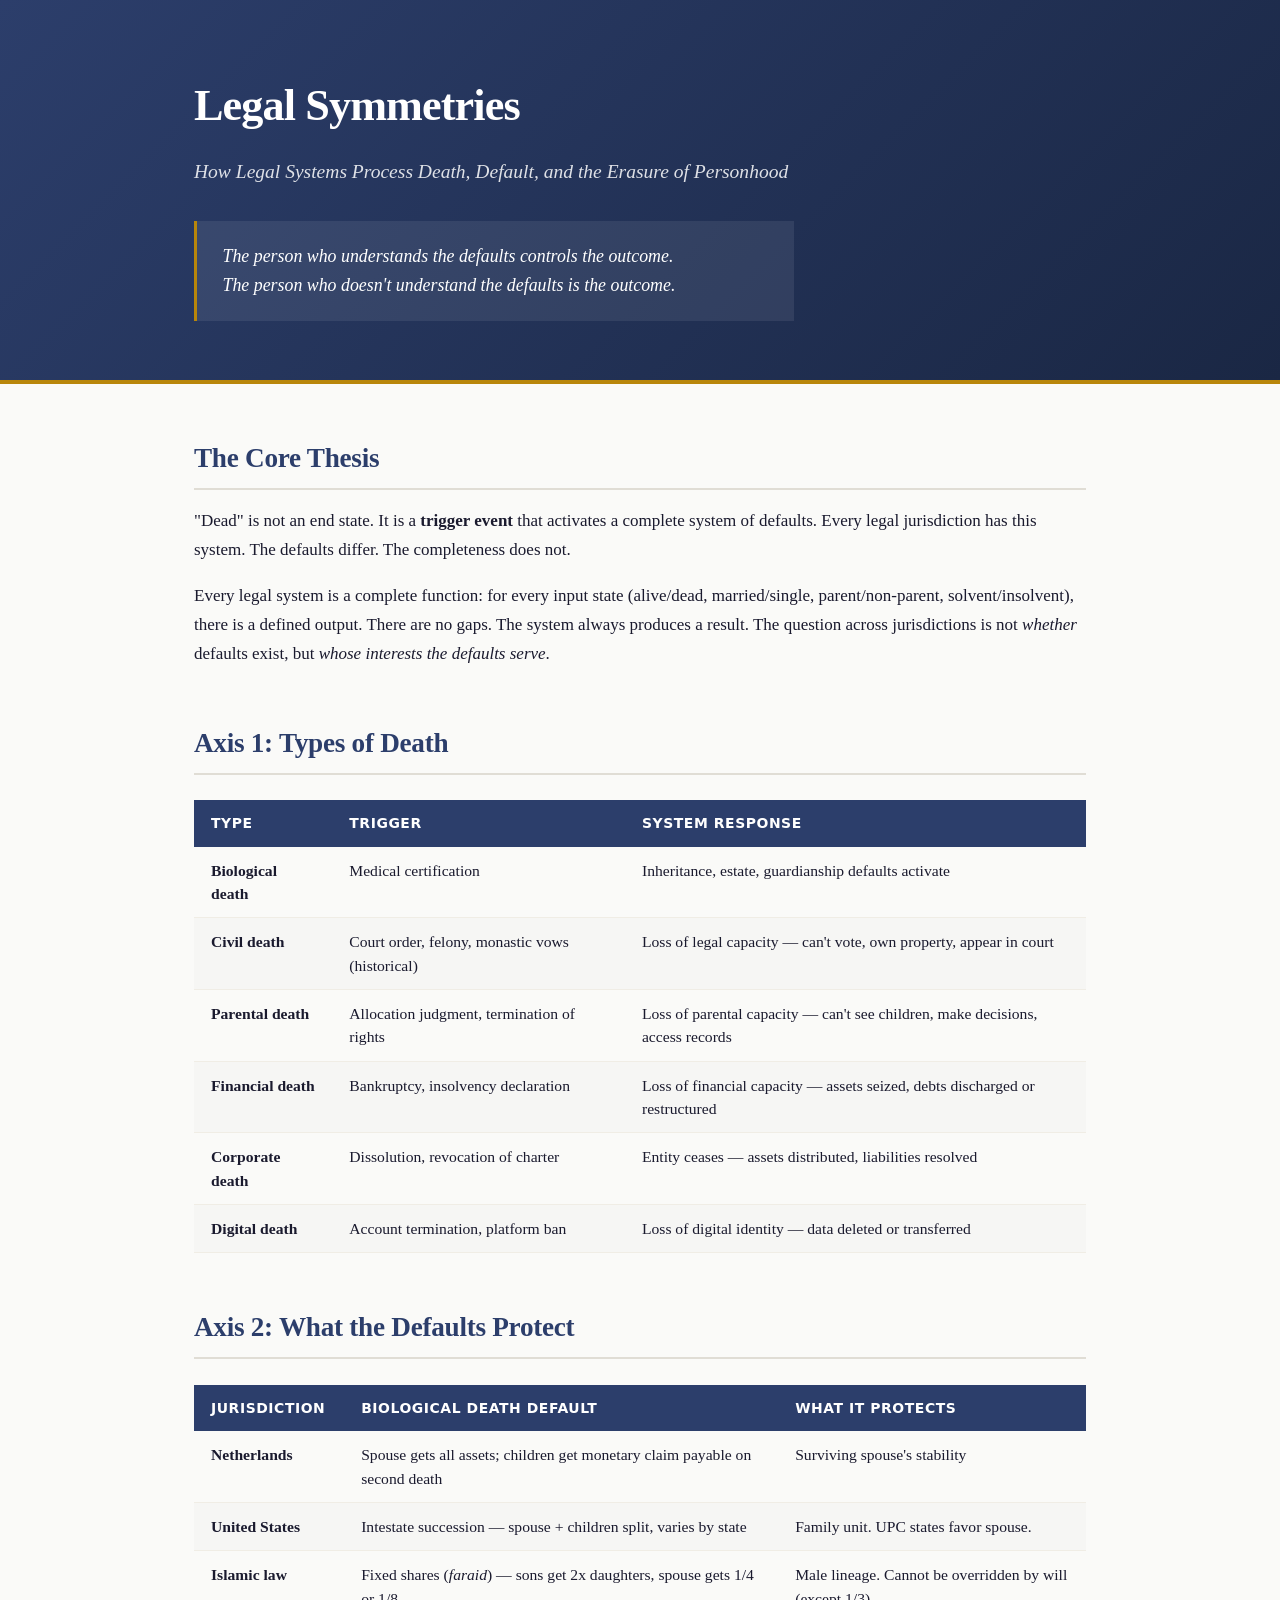
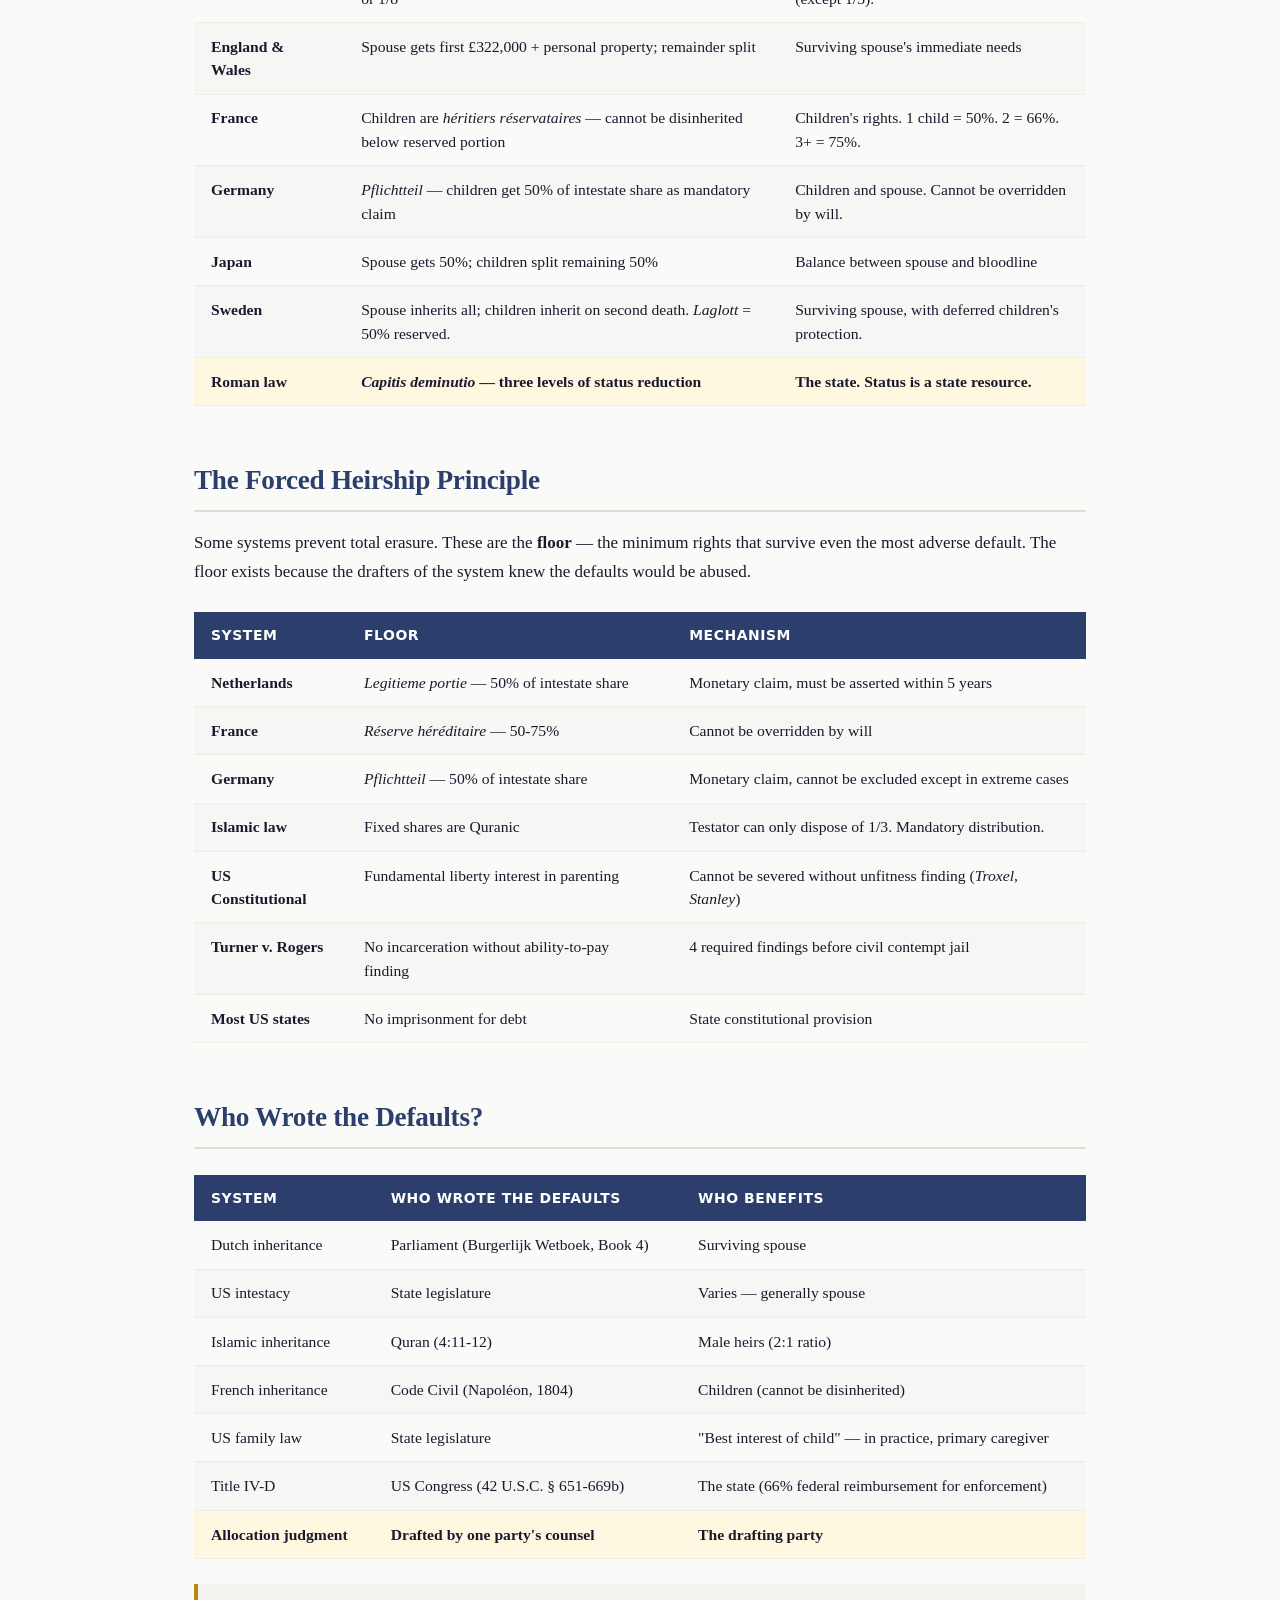
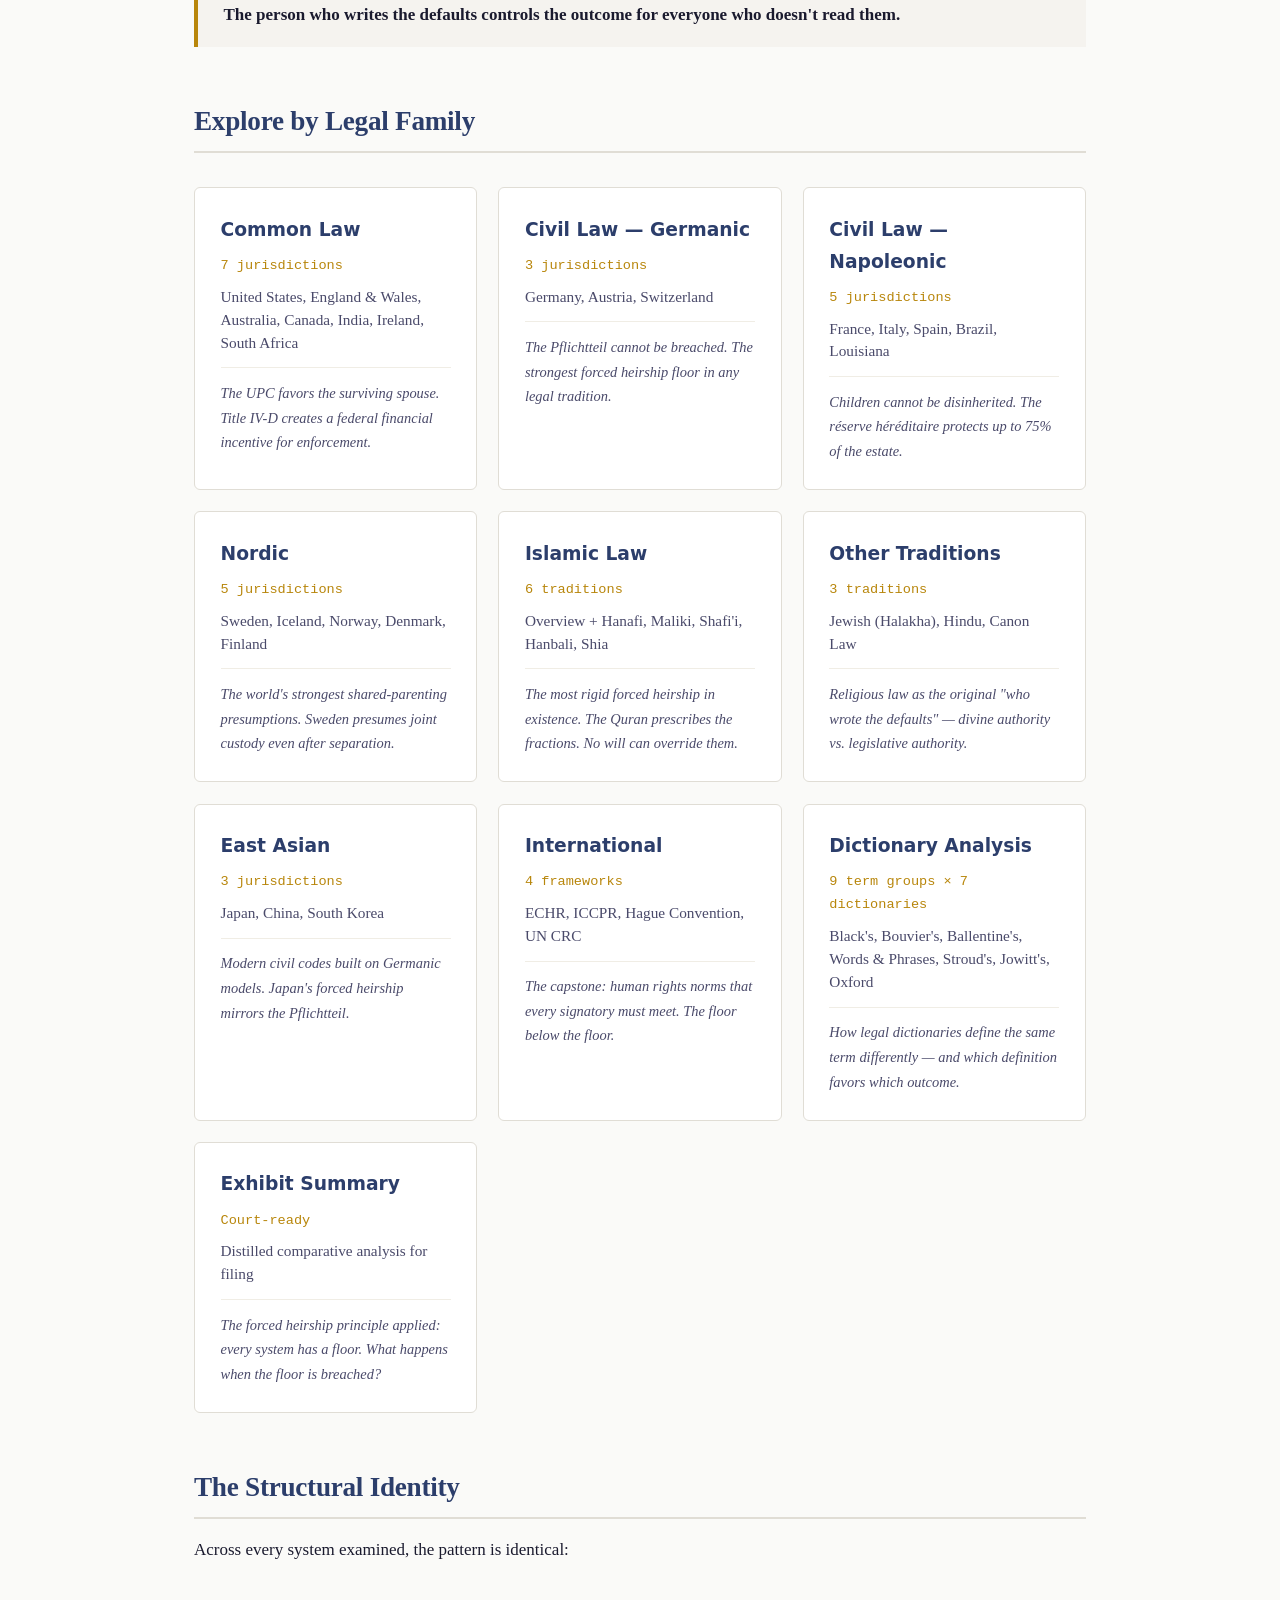
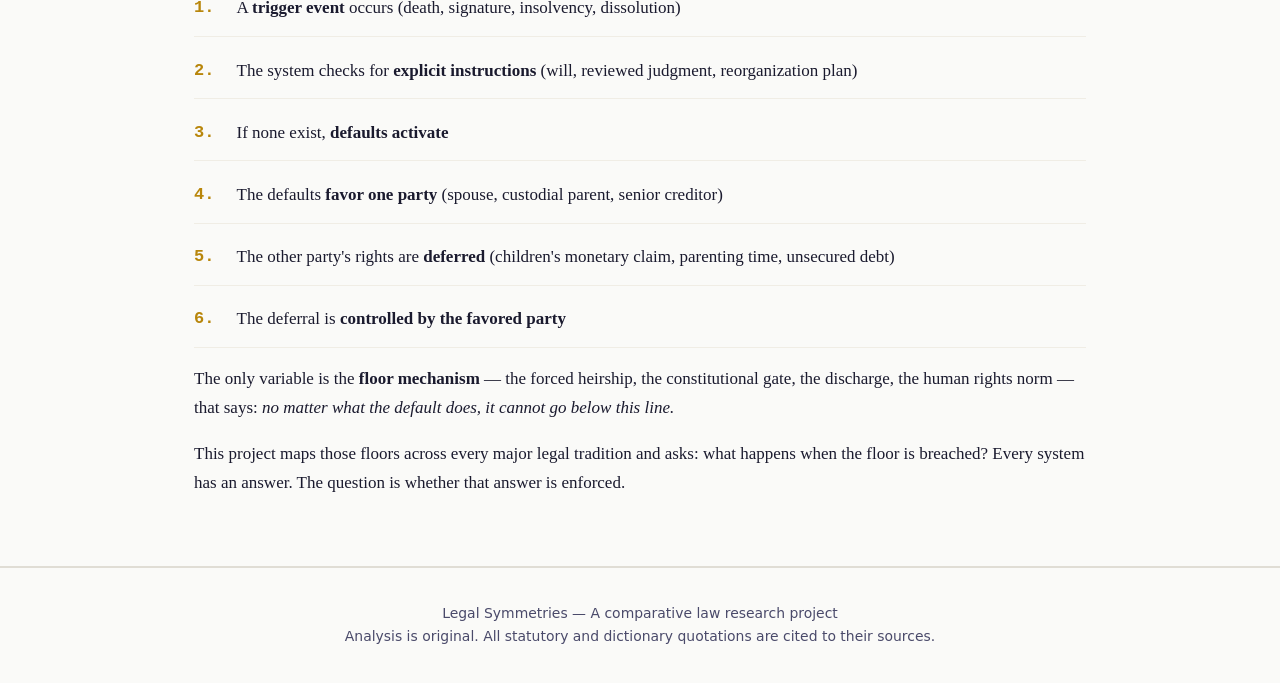
==== docs/index.html @ ac672c59 "init: add control plane contract (INTENT.md, CLAUDE.md, .control/)" ====
<!DOCTYPE html>
<html lang="en">
<head>
  <meta charset="UTF-8">
  <meta name="viewport" content="width=device-width, initial-scale=1.0">
  <title>Legal Symmetries — Death, Default, and the Erasure of Personhood</title>
  <link rel="stylesheet" href="assets/style.css">
</head>
<body>

<header class="hero">
  <div class="container">
    <h1>Legal Symmetries</h1>
    <p class="subtitle">How Legal Systems Process Death, Default, and the Erasure of Personhood</p>
    <div class="epigraph">
      The person who understands the defaults controls the outcome.<br>
      The person who doesn't understand the defaults <em>is</em> the outcome.
    </div>
  </div>
</header>

<main class="container">

  <h2>The Core Thesis</h2>

  <p>"Dead" is not an end state. It is a <strong>trigger event</strong> that activates a complete system of defaults. Every legal jurisdiction has this system. The defaults differ. The completeness does not.</p>

  <p>Every legal system is a complete function: for every input state (alive/dead, married/single, parent/non-parent, solvent/insolvent), there is a defined output. There are no gaps. The system always produces a result. The question across jurisdictions is not <em>whether</em> defaults exist, but <em>whose interests the defaults serve</em>.</p>

  <h2>Axis 1: Types of Death</h2>

  <table>
    <thead>
      <tr><th>Type</th><th>Trigger</th><th>System Response</th></tr>
    </thead>
    <tbody>
      <tr><td><strong>Biological death</strong></td><td>Medical certification</td><td>Inheritance, estate, guardianship defaults activate</td></tr>
      <tr><td><strong>Civil death</strong></td><td>Court order, felony, monastic vows (historical)</td><td>Loss of legal capacity — can't vote, own property, appear in court</td></tr>
      <tr><td><strong>Parental death</strong></td><td>Allocation judgment, termination of rights</td><td>Loss of parental capacity — can't see children, make decisions, access records</td></tr>
      <tr><td><strong>Financial death</strong></td><td>Bankruptcy, insolvency declaration</td><td>Loss of financial capacity — assets seized, debts discharged or restructured</td></tr>
      <tr><td><strong>Corporate death</strong></td><td>Dissolution, revocation of charter</td><td>Entity ceases — assets distributed, liabilities resolved</td></tr>
      <tr><td><strong>Digital death</strong></td><td>Account termination, platform ban</td><td>Loss of digital identity — data deleted or transferred</td></tr>
    </tbody>
  </table>

  <h2>Axis 2: What the Defaults Protect</h2>

  <table>
    <thead>
      <tr><th>Jurisdiction</th><th>Biological Death Default</th><th>What It Protects</th></tr>
    </thead>
    <tbody>
      <tr><td><strong>Netherlands</strong></td><td>Spouse gets all assets; children get monetary claim payable on second death</td><td>Surviving spouse's stability</td></tr>
      <tr><td><strong>United States</strong></td><td>Intestate succession — spouse + children split, varies by state</td><td>Family unit. UPC states favor spouse.</td></tr>
      <tr><td><strong>Islamic law</strong></td><td>Fixed shares (<em>faraid</em>) — sons get 2x daughters, spouse gets 1/4 or 1/8</td><td>Male lineage. Cannot be overridden by will (except 1/3).</td></tr>
      <tr><td><strong>England &amp; Wales</strong></td><td>Spouse gets first £322,000 + personal property; remainder split</td><td>Surviving spouse's immediate needs</td></tr>
      <tr><td><strong>France</strong></td><td>Children are <em>héritiers réservataires</em> — cannot be disinherited below reserved portion</td><td>Children's rights. 1 child = 50%. 2 = 66%. 3+ = 75%.</td></tr>
      <tr><td><strong>Germany</strong></td><td><em>Pflichtteil</em> — children get 50% of intestate share as mandatory claim</td><td>Children and spouse. Cannot be overridden by will.</td></tr>
      <tr><td><strong>Japan</strong></td><td>Spouse gets 50%; children split remaining 50%</td><td>Balance between spouse and bloodline</td></tr>
      <tr><td><strong>Sweden</strong></td><td>Spouse inherits all; children inherit on second death. <em>Laglott</em> = 50% reserved.</td><td>Surviving spouse, with deferred children's protection.</td></tr>
      <tr class="highlight"><td><strong>Roman law</strong></td><td><em>Capitis deminutio</em> — three levels of status reduction</td><td>The state. Status is a state resource.</td></tr>
    </tbody>
  </table>

  <h2>The Forced Heirship Principle</h2>

  <p>Some systems prevent total erasure. These are the <strong>floor</strong> — the minimum rights that survive even the most adverse default. The floor exists because the drafters of the system knew the defaults would be abused.</p>

  <table>
    <thead>
      <tr><th>System</th><th>Floor</th><th>Mechanism</th></tr>
    </thead>
    <tbody>
      <tr><td><strong>Netherlands</strong></td><td><em>Legitieme portie</em> — 50% of intestate share</td><td>Monetary claim, must be asserted within 5 years</td></tr>
      <tr><td><strong>France</strong></td><td><em>Réserve héréditaire</em> — 50-75%</td><td>Cannot be overridden by will</td></tr>
      <tr><td><strong>Germany</strong></td><td><em>Pflichtteil</em> — 50% of intestate share</td><td>Monetary claim, cannot be excluded except in extreme cases</td></tr>
      <tr><td><strong>Islamic law</strong></td><td>Fixed shares are Quranic</td><td>Testator can only dispose of 1/3. Mandatory distribution.</td></tr>
      <tr><td><strong>US Constitutional</strong></td><td>Fundamental liberty interest in parenting</td><td>Cannot be severed without unfitness finding (<em>Troxel</em>, <em>Stanley</em>)</td></tr>
      <tr><td><strong>Turner v. Rogers</strong></td><td>No incarceration without ability-to-pay finding</td><td>4 required findings before civil contempt jail</td></tr>
      <tr><td><strong>Most US states</strong></td><td>No imprisonment for debt</td><td>State constitutional provision</td></tr>
    </tbody>
  </table>

  <h2>Who Wrote the Defaults?</h2>

  <table>
    <thead>
      <tr><th>System</th><th>Who Wrote the Defaults</th><th>Who Benefits</th></tr>
    </thead>
    <tbody>
      <tr><td>Dutch inheritance</td><td>Parliament (Burgerlijk Wetboek, Book 4)</td><td>Surviving spouse</td></tr>
      <tr><td>US intestacy</td><td>State legislature</td><td>Varies — generally spouse</td></tr>
      <tr><td>Islamic inheritance</td><td>Quran (4:11-12)</td><td>Male heirs (2:1 ratio)</td></tr>
      <tr><td>French inheritance</td><td>Code Civil (Napoléon, 1804)</td><td>Children (cannot be disinherited)</td></tr>
      <tr><td>US family law</td><td>State legislature</td><td>"Best interest of child" — in practice, primary caregiver</td></tr>
      <tr><td>Title IV-D</td><td>US Congress (42 U.S.C. § 651-669b)</td><td>The state (66% federal reimbursement for enforcement)</td></tr>
      <tr class="highlight"><td>Allocation judgment</td><td>Drafted by one party's counsel</td><td>The drafting party</td></tr>
    </tbody>
  </table>

  <blockquote>
    <strong>The person who writes the defaults controls the outcome for everyone who doesn't read them.</strong>
  </blockquote>

  <h2>Explore by Legal Family</h2>

  <div class="card-grid">
    <a class="card" href="common-law.html">
      <div class="card-title">Common Law</div>
      <div class="card-count">7 jurisdictions</div>
      <div class="card-desc">United States, England & Wales, Australia, Canada, India, Ireland, South Africa</div>
      <div class="card-insight">The UPC favors the surviving spouse. Title IV-D creates a federal financial incentive for enforcement.</div>
    </a>

    <a class="card" href="civil-germanic.html">
      <div class="card-title">Civil Law — Germanic</div>
      <div class="card-count">3 jurisdictions</div>
      <div class="card-desc">Germany, Austria, Switzerland</div>
      <div class="card-insight">The Pflichtteil cannot be breached. The strongest forced heirship floor in any legal tradition.</div>
    </a>

    <a class="card" href="civil-napoleonic.html">
      <div class="card-title">Civil Law — Napoleonic</div>
      <div class="card-count">5 jurisdictions</div>
      <div class="card-desc">France, Italy, Spain, Brazil, Louisiana</div>
      <div class="card-insight">Children cannot be disinherited. The réserve héréditaire protects up to 75% of the estate.</div>
    </a>

    <a class="card" href="nordic.html">
      <div class="card-title">Nordic</div>
      <div class="card-count">5 jurisdictions</div>
      <div class="card-desc">Sweden, Iceland, Norway, Denmark, Finland</div>
      <div class="card-insight">The world's strongest shared-parenting presumptions. Sweden presumes joint custody even after separation.</div>
    </a>

    <a class="card" href="islamic.html">
      <div class="card-title">Islamic Law</div>
      <div class="card-count">6 traditions</div>
      <div class="card-desc">Overview + Hanafi, Maliki, Shafi'i, Hanbali, Shia</div>
      <div class="card-insight">The most rigid forced heirship in existence. The Quran prescribes the fractions. No will can override them.</div>
    </a>

    <a class="card" href="other-traditions.html">
      <div class="card-title">Other Traditions</div>
      <div class="card-count">3 traditions</div>
      <div class="card-desc">Jewish (Halakha), Hindu, Canon Law</div>
      <div class="card-insight">Religious law as the original "who wrote the defaults" — divine authority vs. legislative authority.</div>
    </a>

    <a class="card" href="east-asian.html">
      <div class="card-title">East Asian</div>
      <div class="card-count">3 jurisdictions</div>
      <div class="card-desc">Japan, China, South Korea</div>
      <div class="card-insight">Modern civil codes built on Germanic models. Japan's forced heirship mirrors the Pflichtteil.</div>
    </a>

    <a class="card" href="international.html">
      <div class="card-title">International</div>
      <div class="card-count">4 frameworks</div>
      <div class="card-desc">ECHR, ICCPR, Hague Convention, UN CRC</div>
      <div class="card-insight">The capstone: human rights norms that every signatory must meet. The floor below the floor.</div>
    </a>

    <a class="card" href="dictionary.html">
      <div class="card-title">Dictionary Analysis</div>
      <div class="card-count">9 term groups × 7 dictionaries</div>
      <div class="card-desc">Black's, Bouvier's, Ballentine's, Words & Phrases, Stroud's, Jowitt's, Oxford</div>
      <div class="card-insight">How legal dictionaries define the same term differently — and which definition favors which outcome.</div>
    </a>

    <a class="card" href="exhibit.html">
      <div class="card-title">Exhibit Summary</div>
      <div class="card-count">Court-ready</div>
      <div class="card-desc">Distilled comparative analysis for filing</div>
      <div class="card-insight">The forced heirship principle applied: every system has a floor. What happens when the floor is breached?</div>
    </a>
  </div>

  <h2>The Structural Identity</h2>

  <p>Across every system examined, the pattern is identical:</p>

  <ol class="axiom-list">
    <li>A <strong>trigger event</strong> occurs (death, signature, insolvency, dissolution)</li>
    <li>The system checks for <strong>explicit instructions</strong> (will, reviewed judgment, reorganization plan)</li>
    <li>If none exist, <strong>defaults activate</strong></li>
    <li>The defaults <strong>favor one party</strong> (spouse, custodial parent, senior creditor)</li>
    <li>The other party's rights are <strong>deferred</strong> (children's monetary claim, parenting time, unsecured debt)</li>
    <li>The deferral is <strong>controlled by the favored party</strong></li>
  </ol>

  <p>The only variable is the <strong>floor mechanism</strong> — the forced heirship, the constitutional gate, the discharge, the human rights norm — that says: <em>no matter what the default does, it cannot go below this line.</em></p>

  <p>This project maps those floors across every major legal tradition and asks: what happens when the floor is breached? Every system has an answer. The question is whether that answer is enforced.</p>

</main>

<footer class="footer">
  <div class="container">
    Legal Symmetries — A comparative law research project<br>
    Analysis is original. All statutory and dictionary quotations are cited to their sources.
  </div>
</footer>

</body>
</html>
---- docs/assets/style.css ----
:root {
  --color-bg: #fafaf8;
  --color-surface: #ffffff;
  --color-text: #1a1a2e;
  --color-text-secondary: #4a4a6a;
  --color-accent: #2c3e6b;
  --color-accent-light: #3d5a99;
  --color-gold: #b8860b;
  --color-gold-light: #daa520;
  --color-border: #e0ddd5;
  --color-border-light: #f0ede5;
  --color-code-bg: #f5f3ef;
  --color-highlight: #fffde7;
  --font-serif: Georgia, 'Times New Roman', serif;
  --font-sans: -apple-system, BlinkMacSystemFont, 'Segoe UI', system-ui, sans-serif;
  --font-mono: 'SF Mono', 'Fira Code', 'Cascadia Code', monospace;
  --max-width: 960px;
  --max-width-wide: 1200px;
}

* { margin: 0; padding: 0; box-sizing: border-box; }

html { font-size: 17px; scroll-behavior: smooth; }

body {
  font-family: var(--font-serif);
  color: var(--color-text);
  background: var(--color-bg);
  line-height: 1.7;
  -webkit-font-smoothing: antialiased;
}

.container { max-width: var(--max-width); margin: 0 auto; padding: 0 2rem; }
.container-wide { max-width: var(--max-width-wide); margin: 0 auto; padding: 0 2rem; }

/* Hero */
.hero {
  background: linear-gradient(135deg, var(--color-accent) 0%, #1a2744 100%);
  color: #fff;
  padding: 4rem 0 3.5rem;
  border-bottom: 4px solid var(--color-gold);
}
.hero h1 {
  font-size: 2.6rem;
  font-weight: 700;
  letter-spacing: -0.02em;
  margin-bottom: 0.75rem;
}
.hero .subtitle {
  font-size: 1.15rem;
  opacity: 0.85;
  font-style: italic;
  max-width: 640px;
  line-height: 1.6;
}
.hero .epigraph {
  margin-top: 2rem;
  padding: 1.25rem 1.5rem;
  background: rgba(255,255,255,0.08);
  border-left: 3px solid var(--color-gold);
  font-style: italic;
  font-size: 1.05rem;
  line-height: 1.6;
  max-width: 600px;
}
.hero .epigraph .attribution {
  display: block;
  margin-top: 0.5rem;
  font-style: normal;
  font-size: 0.85rem;
  opacity: 0.7;
}

/* Navigation breadcrumb */
.breadcrumb {
  padding: 1rem 0;
  font-family: var(--font-sans);
  font-size: 0.85rem;
  color: var(--color-text-secondary);
  border-bottom: 1px solid var(--color-border-light);
}
.breadcrumb a {
  color: var(--color-accent);
  text-decoration: none;
}
.breadcrumb a:hover { text-decoration: underline; }
.breadcrumb .sep { margin: 0 0.5rem; opacity: 0.4; }

/* Section headings */
h2 {
  font-size: 1.6rem;
  color: var(--color-accent);
  margin: 3rem 0 1rem;
  padding-bottom: 0.4rem;
  border-bottom: 2px solid var(--color-border);
  letter-spacing: -0.01em;
}
h3 {
  font-size: 1.2rem;
  color: var(--color-text);
  margin: 2rem 0 0.75rem;
  font-weight: 600;
}
h4 {
  font-size: 1rem;
  color: var(--color-text-secondary);
  margin: 1.5rem 0 0.5rem;
  font-weight: 600;
  text-transform: uppercase;
  letter-spacing: 0.05em;
  font-family: var(--font-sans);
}

p { margin-bottom: 1rem; }

a { color: var(--color-accent-light); }
a:hover { color: var(--color-gold); }

strong { font-weight: 700; }
em { font-style: italic; }

/* Tables */
table {
  width: 100%;
  border-collapse: collapse;
  margin: 1.5rem 0;
  font-size: 0.92rem;
  line-height: 1.5;
}
thead {
  background: var(--color-accent);
  color: #fff;
}
thead th {
  padding: 0.75rem 1rem;
  text-align: left;
  font-family: var(--font-sans);
  font-weight: 600;
  font-size: 0.82rem;
  text-transform: uppercase;
  letter-spacing: 0.04em;
}
tbody td {
  padding: 0.7rem 1rem;
  border-bottom: 1px solid var(--color-border-light);
  vertical-align: top;
}
tbody tr:hover { background: var(--color-highlight); }
tbody tr:nth-child(even) { background: rgba(0,0,0,0.015); }
tbody tr:nth-child(even):hover { background: var(--color-highlight); }

/* Highlight row */
tr.highlight td {
  background: #fff8e1;
  font-weight: 600;
}

/* Card grid */
.card-grid {
  display: grid;
  grid-template-columns: repeat(auto-fill, minmax(280px, 1fr));
  gap: 1.25rem;
  margin: 2rem 0;
}
.card {
  background: var(--color-surface);
  border: 1px solid var(--color-border);
  border-radius: 6px;
  padding: 1.5rem;
  transition: border-color 0.2s, box-shadow 0.2s;
  text-decoration: none;
  color: inherit;
  display: block;
}
.card:hover {
  border-color: var(--color-gold);
  box-shadow: 0 2px 12px rgba(0,0,0,0.06);
  color: inherit;
}
.card .card-title {
  font-size: 1.1rem;
  font-weight: 700;
  color: var(--color-accent);
  margin-bottom: 0.5rem;
  font-family: var(--font-sans);
}
.card .card-count {
  font-family: var(--font-mono);
  font-size: 0.8rem;
  color: var(--color-gold);
  margin-bottom: 0.5rem;
}
.card .card-desc {
  font-size: 0.9rem;
  color: var(--color-text-secondary);
  line-height: 1.5;
}
.card .card-insight {
  margin-top: 0.75rem;
  padding-top: 0.75rem;
  border-top: 1px solid var(--color-border-light);
  font-size: 0.85rem;
  font-style: italic;
  color: var(--color-text-secondary);
}

/* Blockquotes */
blockquote {
  margin: 1.5rem 0;
  padding: 1rem 1.5rem;
  background: var(--color-code-bg);
  border-left: 4px solid var(--color-gold);
  font-style: italic;
  color: var(--color-text-secondary);
}
blockquote strong {
  color: var(--color-text);
  font-style: normal;
}

/* Code */
code {
  font-family: var(--font-mono);
  font-size: 0.85em;
  background: var(--color-code-bg);
  padding: 0.15em 0.4em;
  border-radius: 3px;
}

/* Lists */
ul, ol {
  margin: 1rem 0;
  padding-left: 1.5rem;
}
li { margin-bottom: 0.4rem; }

/* Numbered axiom list */
.axiom-list {
  list-style: none;
  counter-reset: axiom;
  padding-left: 0;
}
.axiom-list li {
  counter-increment: axiom;
  padding: 0.75rem 0 0.75rem 2.5rem;
  position: relative;
  border-bottom: 1px solid var(--color-border-light);
}
.axiom-list li::before {
  content: counter(axiom) ".";
  position: absolute;
  left: 0;
  font-weight: 700;
  color: var(--color-gold);
  font-family: var(--font-mono);
}

/* Footer */
.footer {
  margin-top: 4rem;
  padding: 2rem 0;
  border-top: 2px solid var(--color-border);
  font-family: var(--font-sans);
  font-size: 0.82rem;
  color: var(--color-text-secondary);
  text-align: center;
}

/* Responsive */
@media (max-width: 768px) {
  html { font-size: 15px; }
  .hero { padding: 2.5rem 0 2rem; }
  .hero h1 { font-size: 1.8rem; }
  .card-grid { grid-template-columns: 1fr; }
  table { font-size: 0.82rem; }
  thead th, tbody td { padding: 0.5rem 0.6rem; }
}

@media print {
  .hero { background: none; color: var(--color-text); border-bottom: 2px solid #000; }
  .card { break-inside: avoid; border: 1px solid #ccc; }
  a { color: var(--color-text); text-decoration: underline; }
  .breadcrumb { display: none; }
}
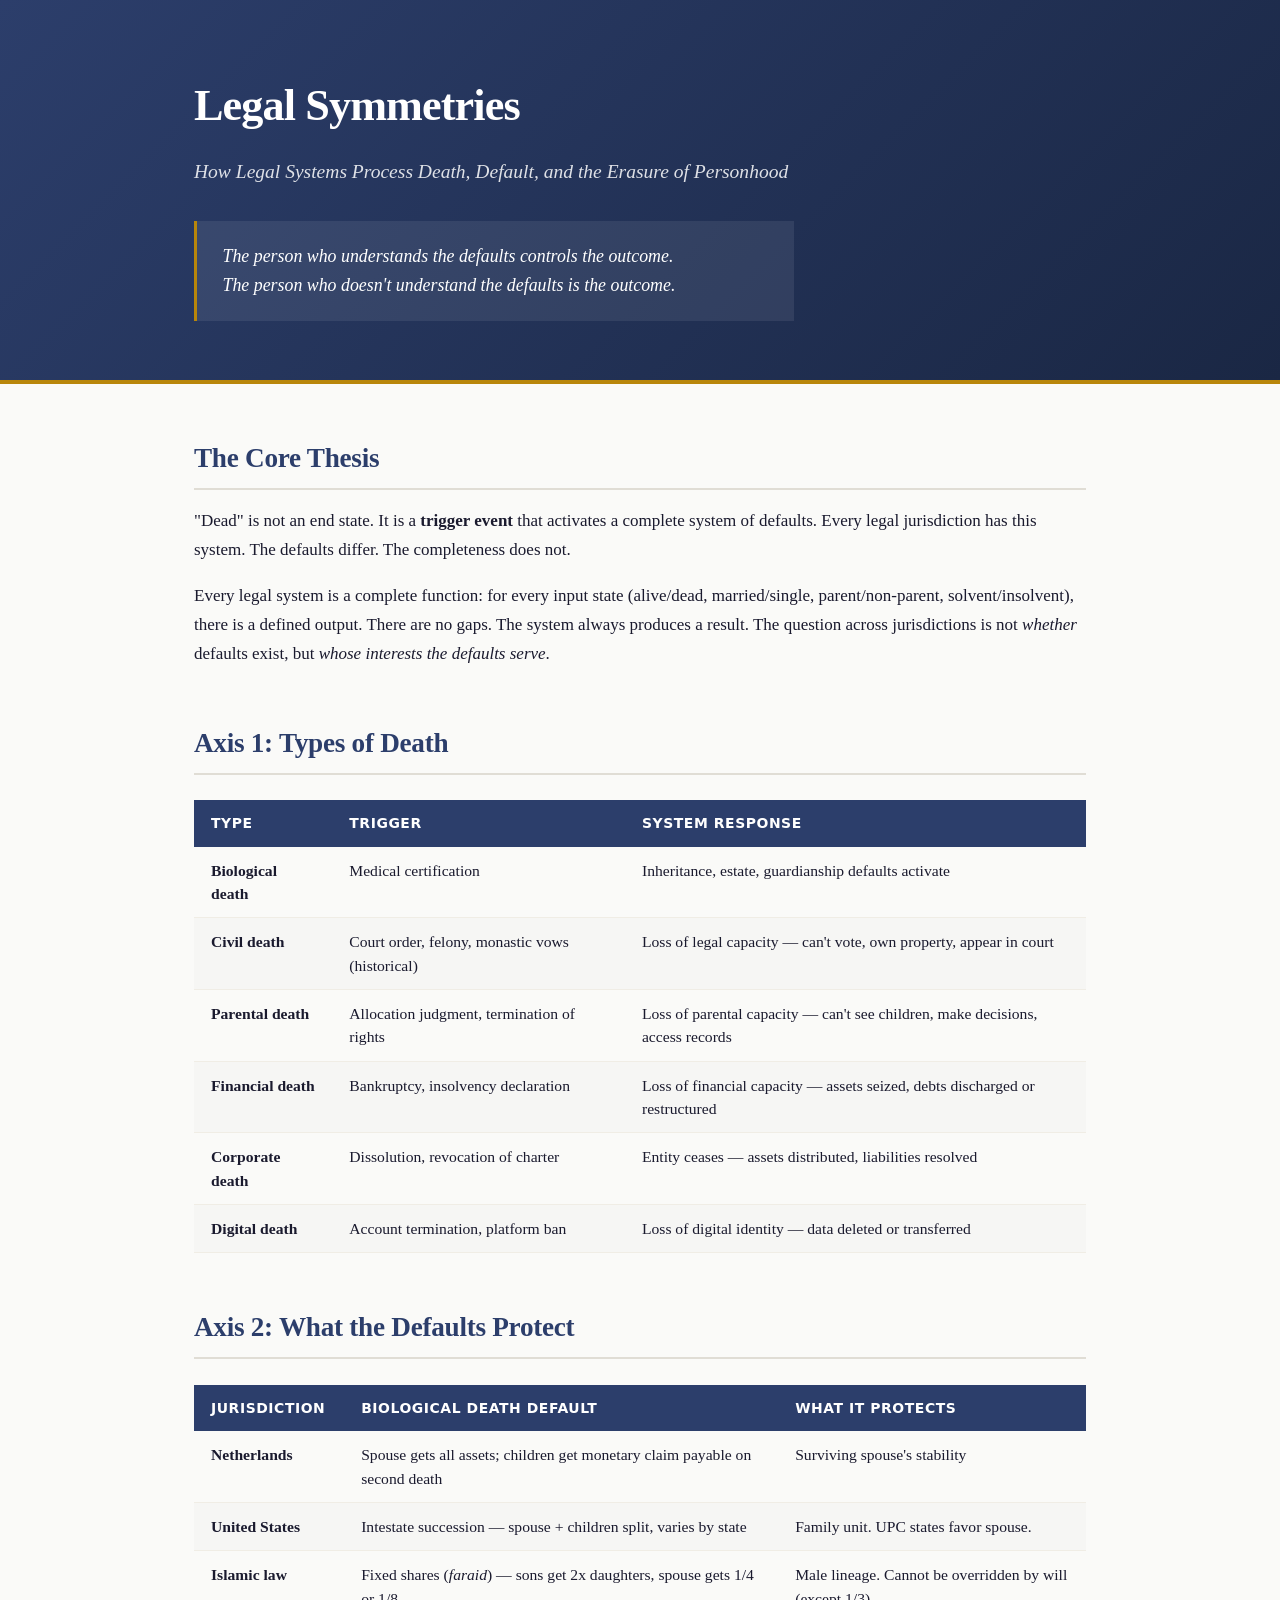
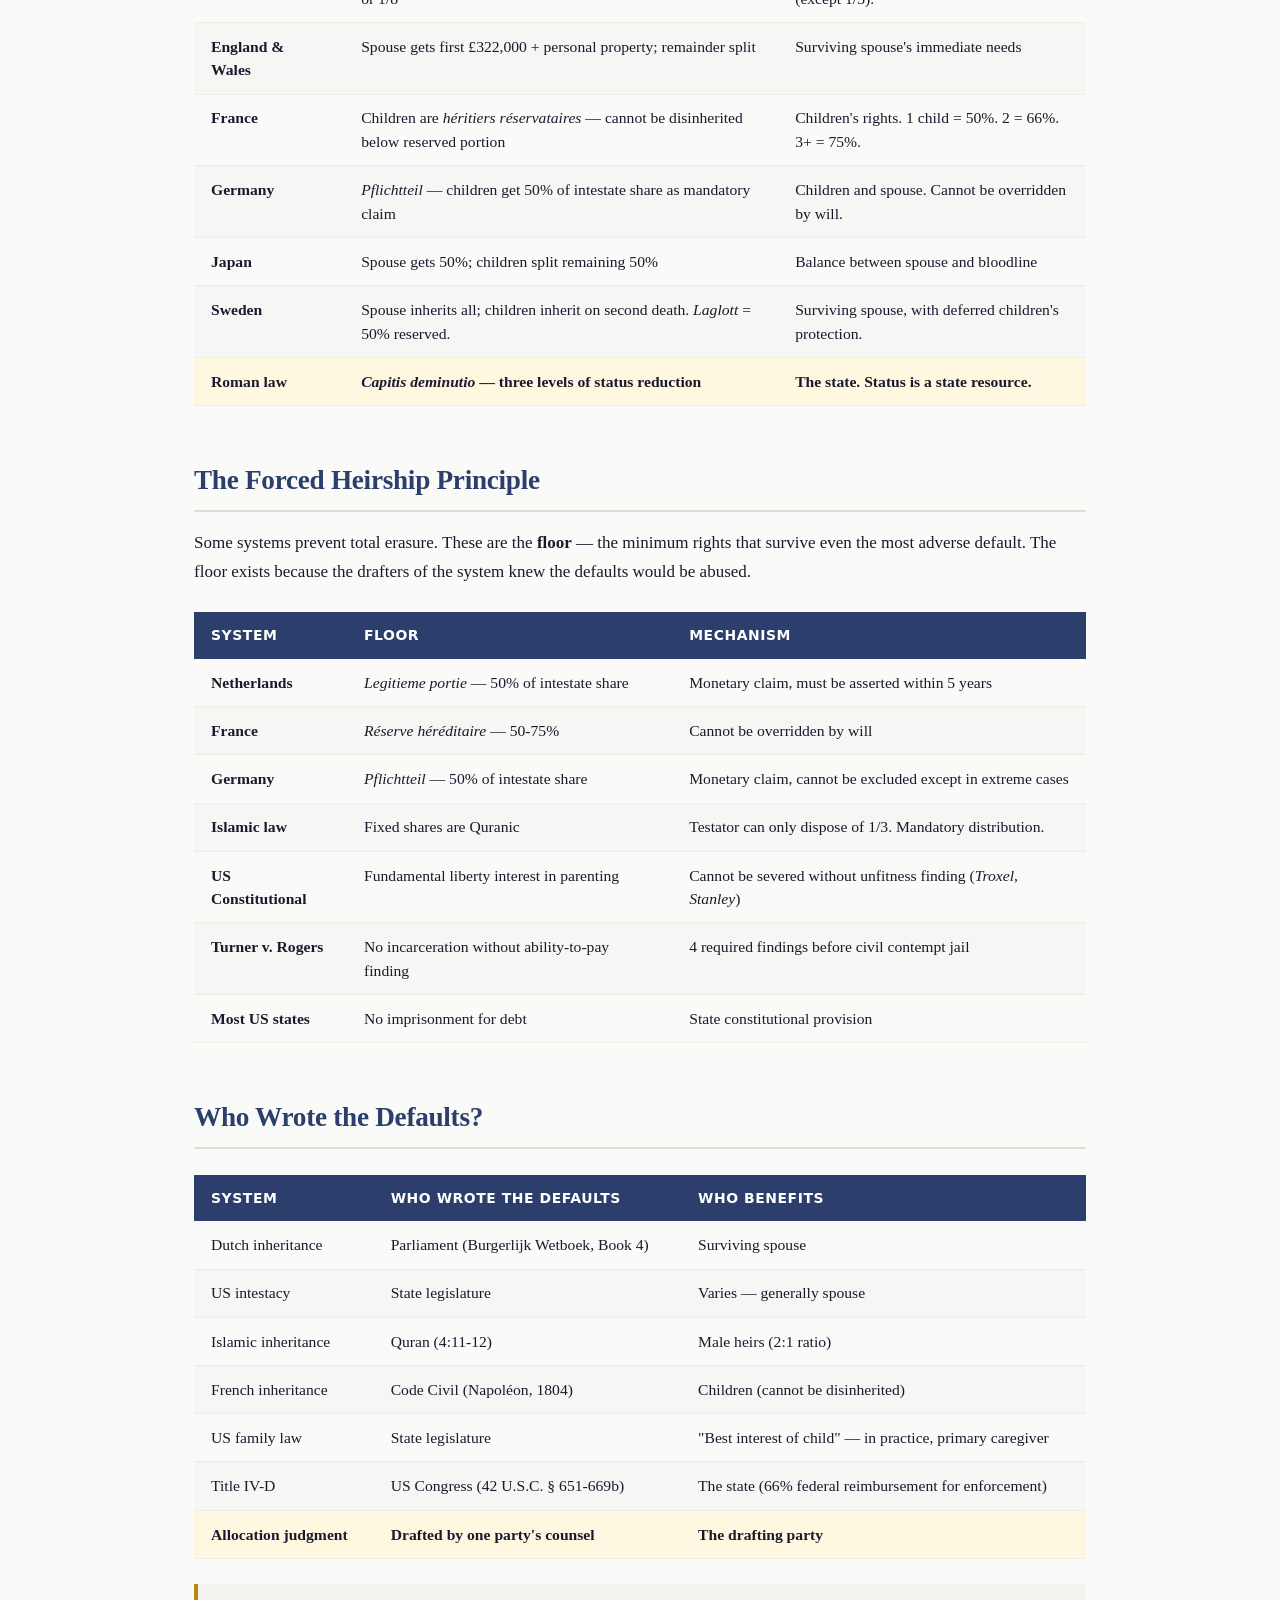
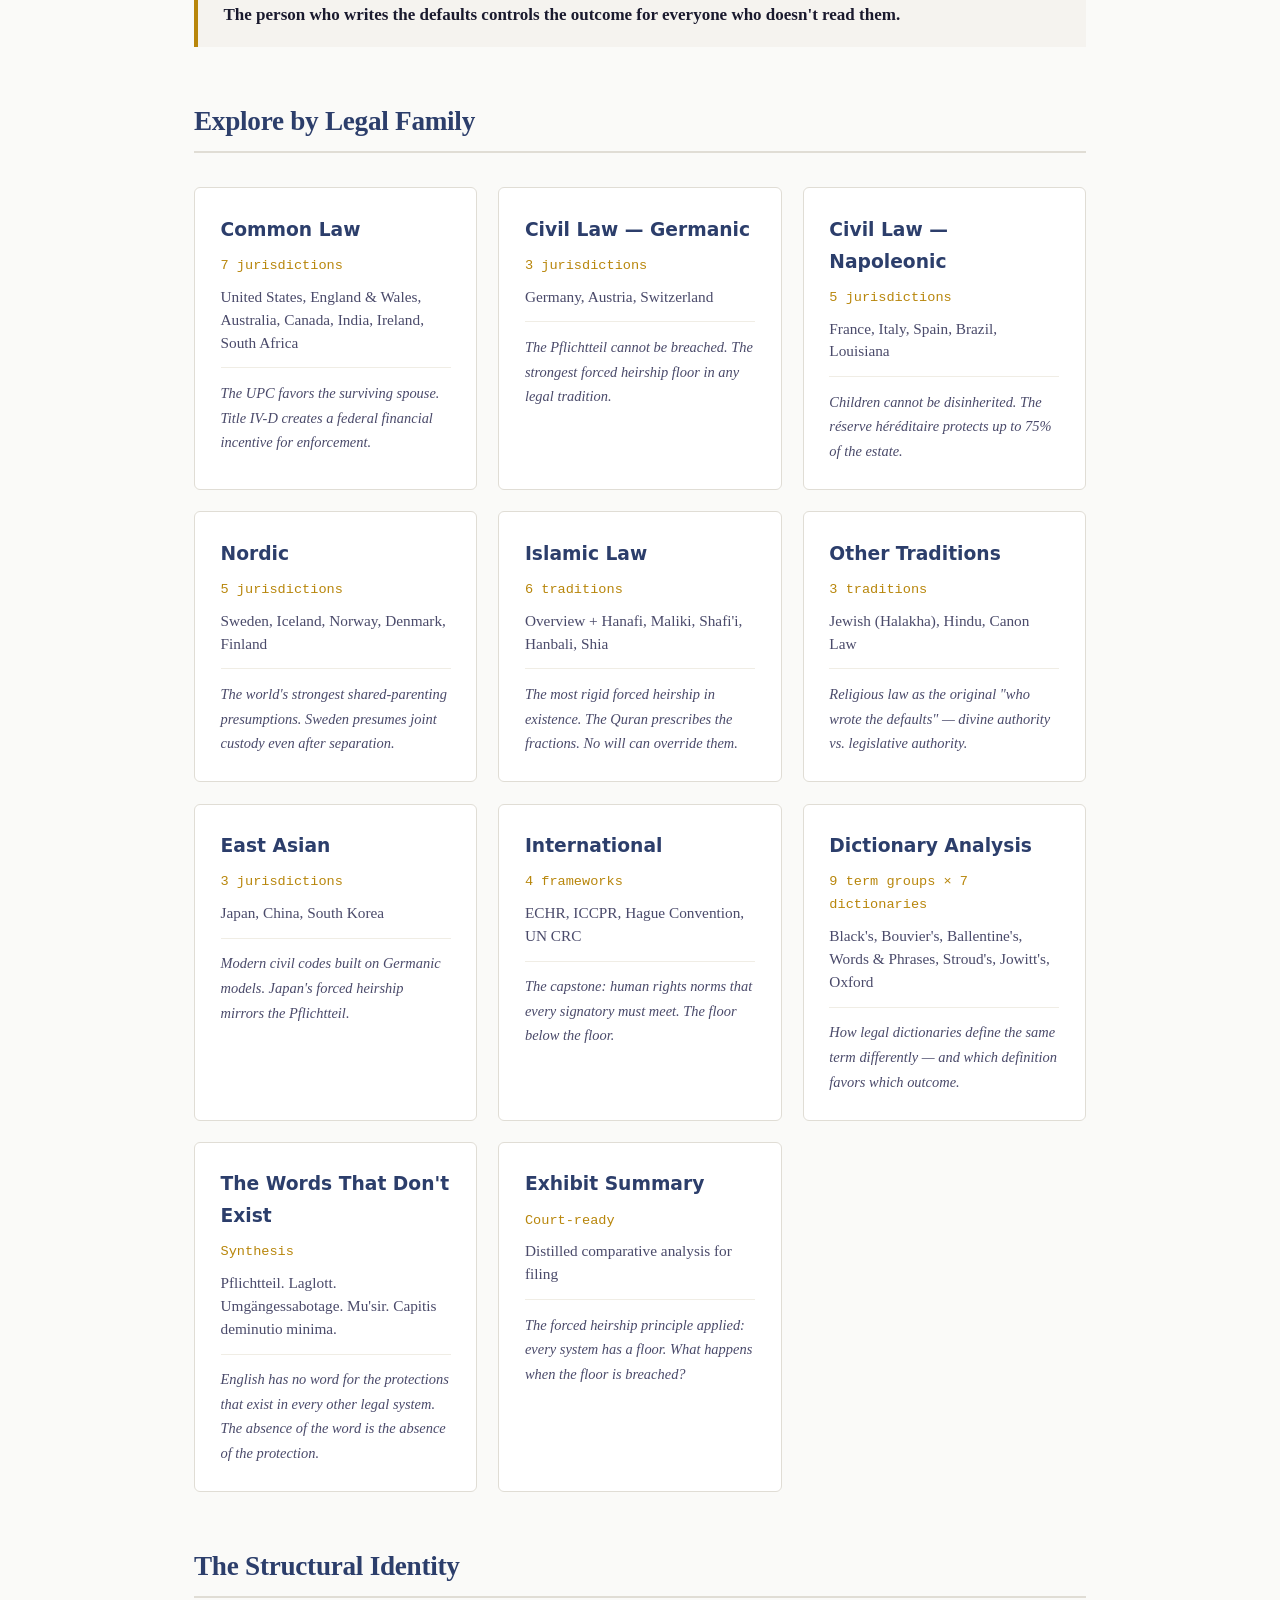
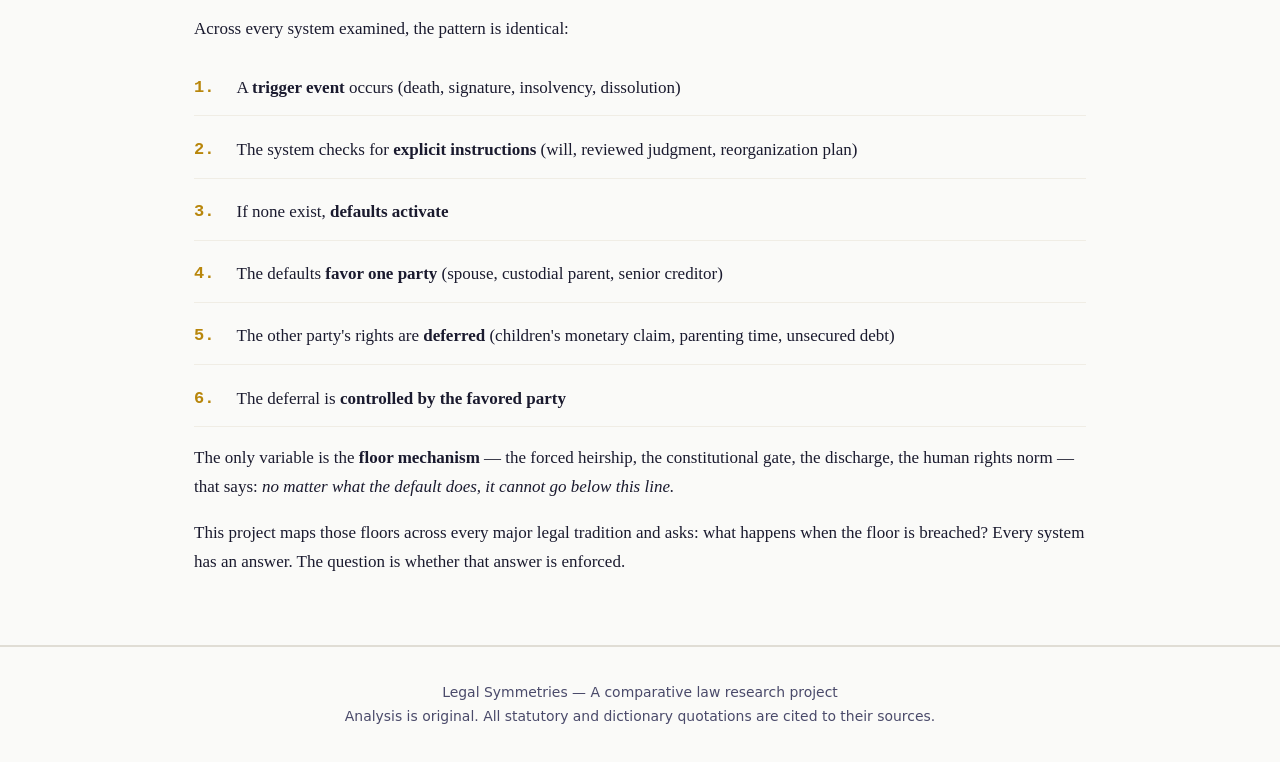
==== commit f3fa1a66: "Add 'The Words That Don't Exist' synthesis and court-ready exhibit Missing Words: Sapir-Whorf applie" ====
--- a/docs/index.html
+++ b/docs/index.html
@@ -168,6 +168,13 @@
       <div class="card-insight">How legal dictionaries define the same term differently — and which definition favors which outcome.</div>
     </a>
 
+    <a class="card" href="missing-words.html">
+      <div class="card-title">The Words That Don't Exist</div>
+      <div class="card-count">Synthesis</div>
+      <div class="card-desc">Pflichtteil. Laglott. Umgängessabotage. Mu'sir. Capitis deminutio minima.</div>
+      <div class="card-insight">English has no word for the protections that exist in every other legal system. The absence of the word is the absence of the protection.</div>
+    </a>
+
     <a class="card" href="exhibit.html">
       <div class="card-title">Exhibit Summary</div>
       <div class="card-count">Court-ready</div>
